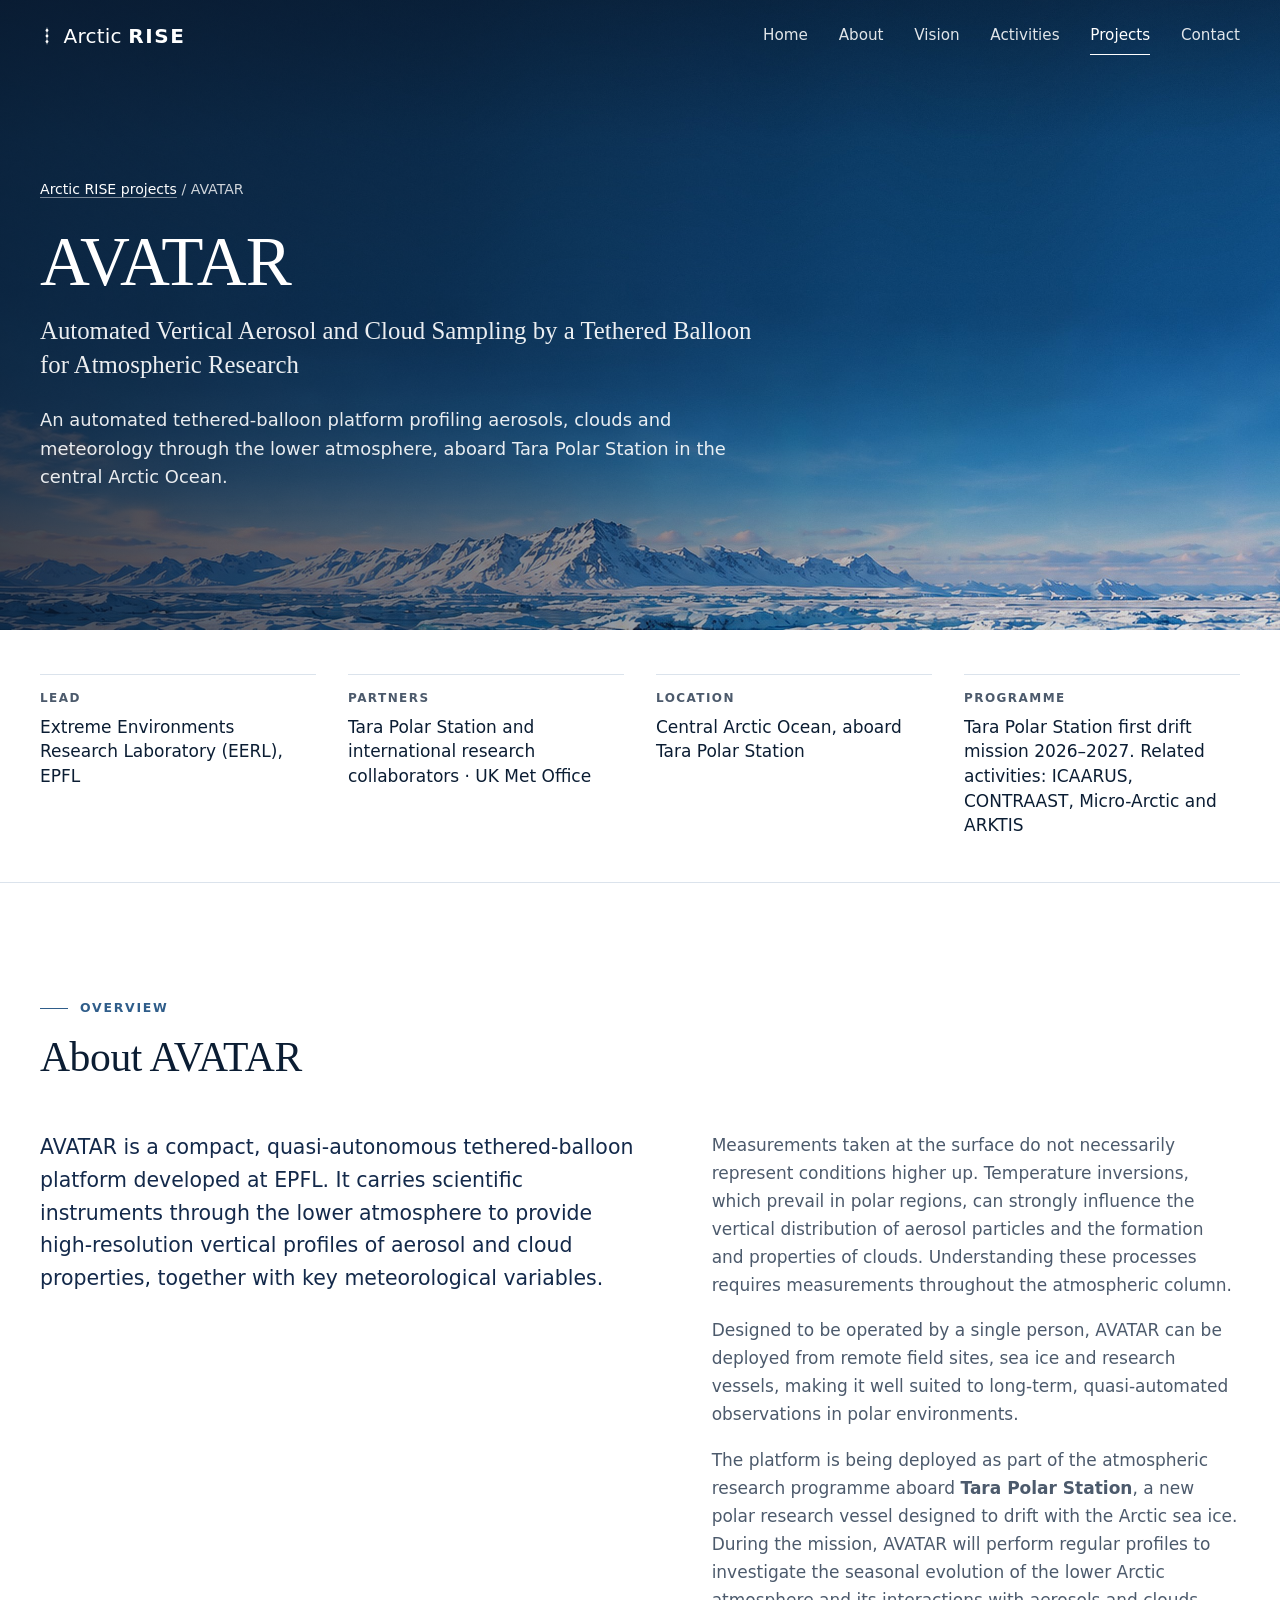
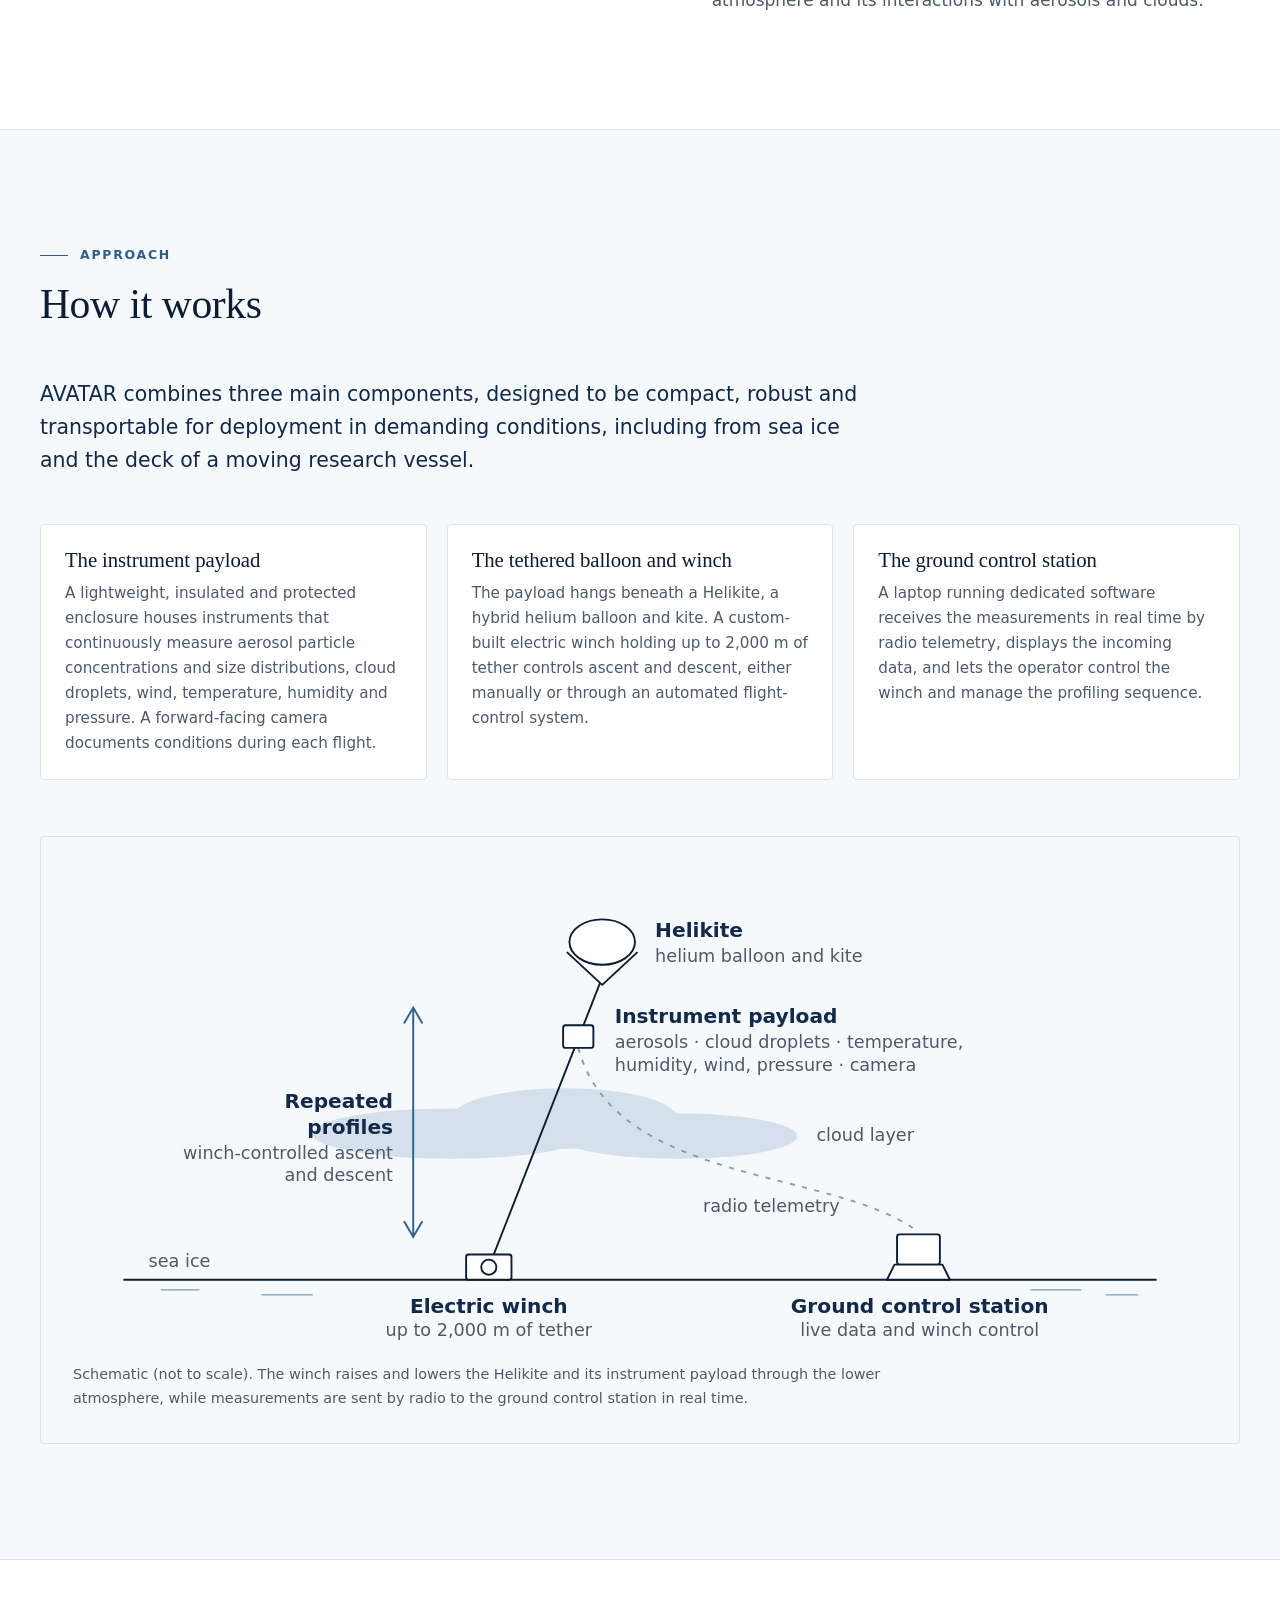
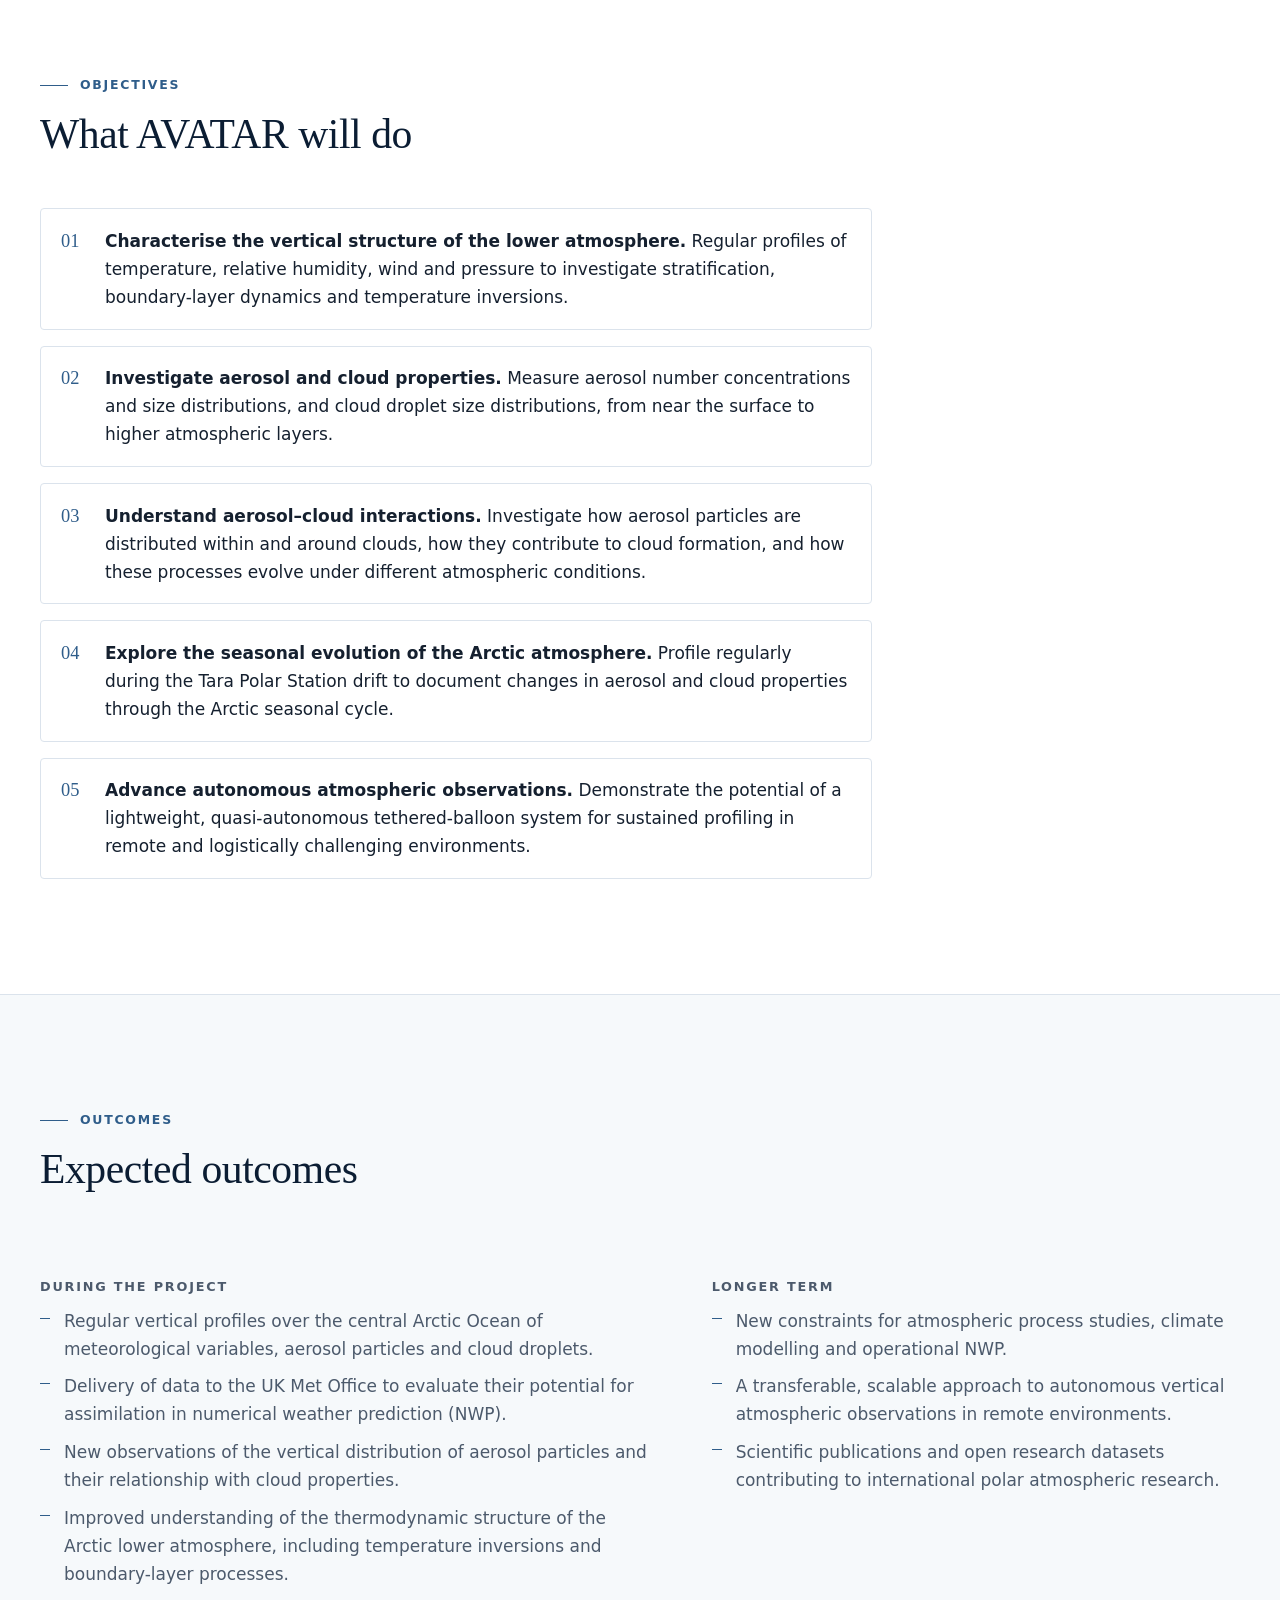
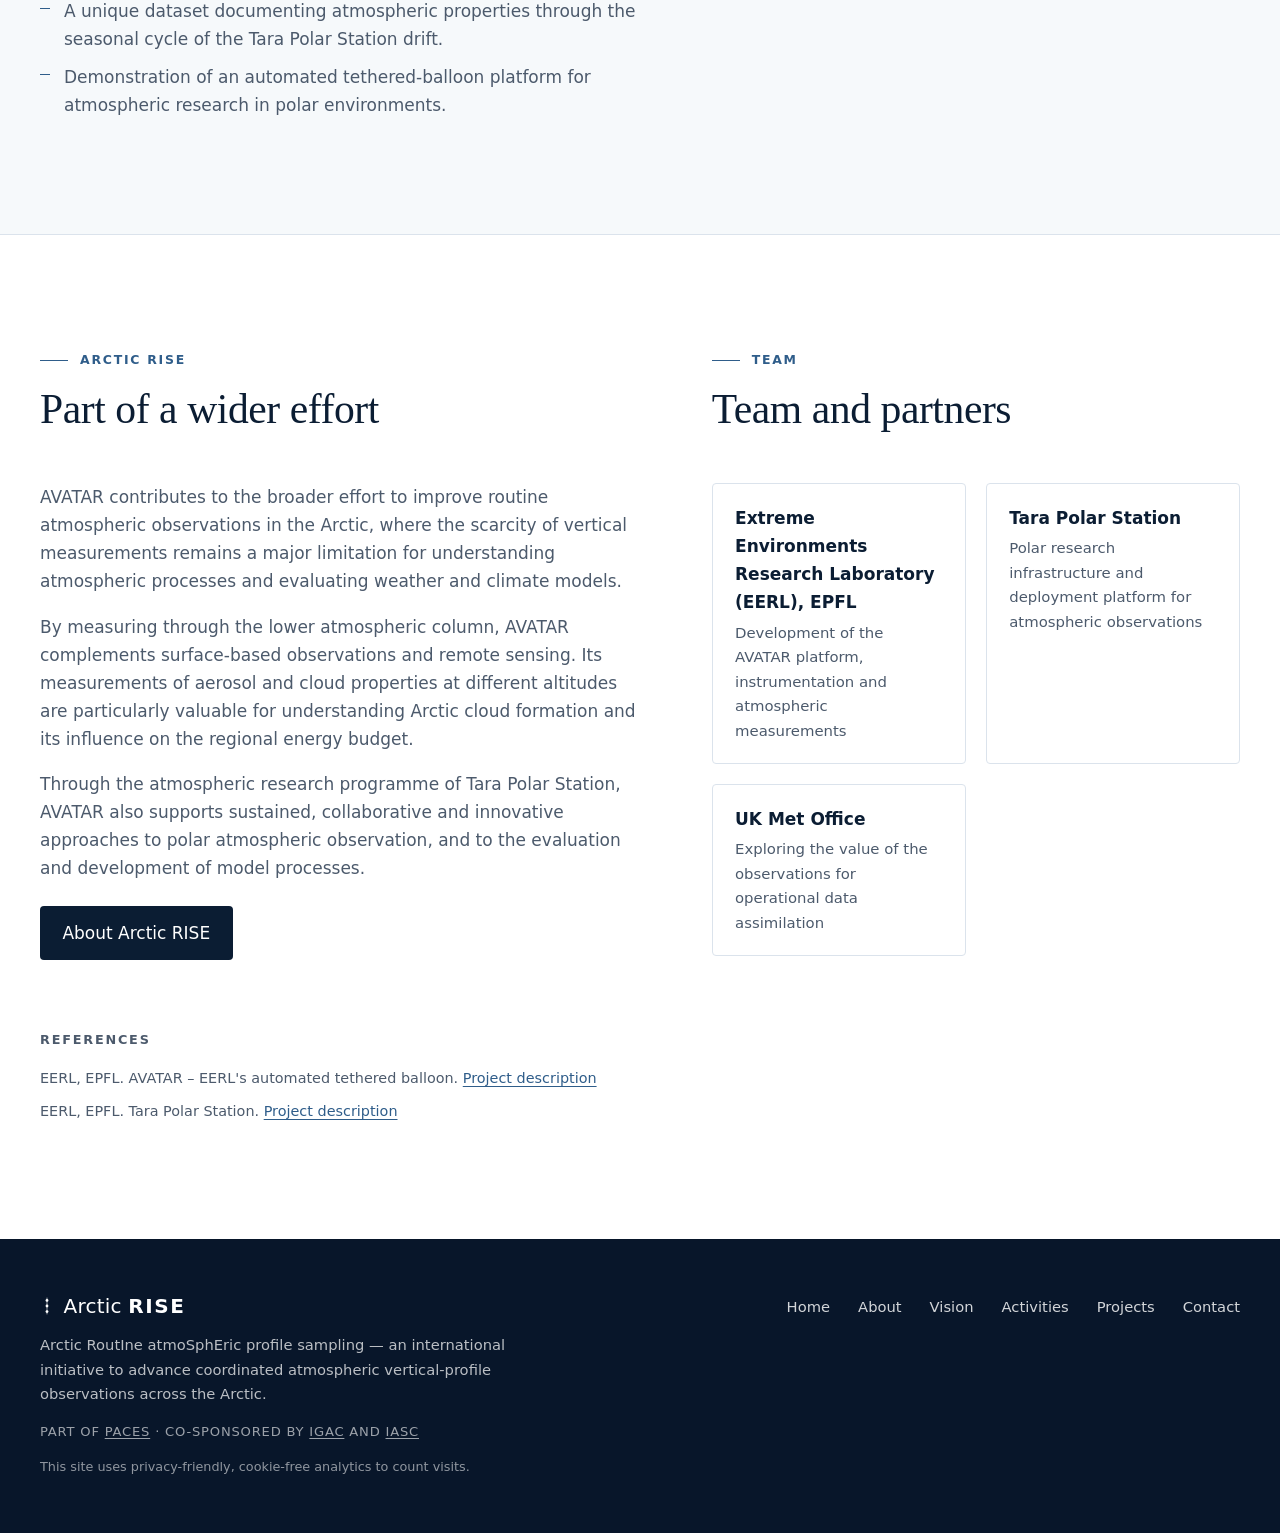
==== avatar.html @ a685bb82 "Add files via upload" ====
<!DOCTYPE html>
<html lang="en">
<head>
  <meta charset="utf-8">
  <meta name="viewport" content="width=device-width, initial-scale=1">
  <title>AVATAR — Arctic RISE</title>
  <meta name="description" content="AVATAR (Automated Vertical Aerosol and Cloud Sampling by a Tethered Balloon for Atmospheric Research) is an automated tethered-balloon platform from EPFL, profiling aerosols, clouds and meteorology over the central Arctic Ocean aboard Tara Polar Station. An Arctic RISE project.">
  <meta name="theme-color" content="#0b1d33">
  <link rel="icon" href="assets/favicon.svg" type="image/svg+xml">
  <link rel="stylesheet" href="css/styles.css?v=3">
</head>
<body>

  <a class="skip-link" href="#main">Skip to main content</a>

  <!-- ============================================================
       HEADER (links point back to sections of the main page)
       ============================================================ -->
  <header class="site-header" id="site-header">
    <div class="container site-header__inner">
      <a class="wordmark" href="index.html" aria-label="Arctic RISE — home">
        <svg class="wordmark__mark" viewBox="0 0 20 28" aria-hidden="true" focusable="false">
          <line x1="10" y1="2" x2="10" y2="26"/>
          <circle cx="10" cy="6" r="2"/>
          <circle cx="10" cy="14" r="2"/>
          <circle cx="10" cy="22" r="2"/>
        </svg>
        <span class="wordmark__text">Arctic <strong>RISE</strong></span>
      </a>

      <button class="nav-toggle" type="button" aria-expanded="false" aria-controls="site-nav">
        <span class="nav-toggle__bars" aria-hidden="true"></span>
        <span class="visually-hidden">Menu</span>
      </button>

      <nav class="site-nav" id="site-nav" aria-label="Main">
        <ul>
          <li><a href="index.html">Home</a></li>
          <li><a href="index.html#about">About</a></li>
          <li><a href="index.html#vision">Vision</a></li>
          <li><a href="index.html#activities">Activities</a></li>
          <li><a href="index.html#projects" aria-current="true">Projects</a></li>
          <li><a href="index.html#contact">Contact</a></li>
        </ul>
      </nav>
    </div>
  </header>

  <main id="main">

    <!-- ============================================================
         HERO
         ============================================================ -->
    <section class="hero hero--page" id="top" aria-labelledby="page-title">
      <div class="hero__media" role="img" aria-label="Arctic landscape with snow-covered ground and mountains under a wide sky"></div>
      <div class="hero__overlay" aria-hidden="true"></div>

      <div class="container hero__content">
        <p class="breadcrumb"><a href="index.html#projects">Arctic RISE projects</a> <span aria-hidden="true">/</span> AVATAR</p>
        <h1 class="hero__title" id="page-title">AVATAR</h1>
        <p class="hero__subtitle">Automated Vertical Aerosol and Cloud Sampling by a Tethered Balloon for Atmospheric Research</p>
        <p class="hero__lead">An automated tethered-balloon platform profiling aerosols, clouds and meteorology through the lower atmosphere, aboard Tara Polar Station in the central Arctic Ocean.</p>
      </div>
    </section>


    <!-- ============================================================
         KEY FACTS
         ============================================================ -->
    <section class="facts-band" aria-label="Project at a glance">
      <div class="container">
        <dl class="facts">
          <div><dt>Lead</dt><dd>Extreme Environments Research Laboratory (EERL), EPFL</dd></div>
          <div><dt>Partners</dt><dd>Tara Polar Station and international research collaborators · UK Met Office</dd></div>
          <div><dt>Location</dt><dd>Central Arctic Ocean, aboard Tara Polar Station</dd></div>
          <div><dt>Programme</dt><dd>Tara Polar Station first drift mission 2026–2027. Related activities: ICAARUS, CONTRAAST, Micro-Arctic and ARKTIS</dd></div>
        </dl>
      </div>
    </section>


    <!-- ============================================================
         OVERVIEW
         ============================================================ -->
    <section class="section" id="overview" aria-labelledby="overview-title">
      <div class="container">
        <header class="section-head">
          <p class="eyebrow">Overview</p>
          <h2 id="overview-title">About AVATAR</h2>
        </header>

        <div class="split">
          <p class="lead">AVATAR is a compact, quasi-autonomous tethered-balloon platform developed at EPFL. It carries scientific instruments through the lower atmosphere to provide high-resolution vertical profiles of aerosol and cloud properties, together with key meteorological variables.</p>
          <div class="prose">
            <p>Measurements taken at the surface do not necessarily represent conditions higher up. Temperature inversions, which prevail in polar regions, can strongly influence the vertical distribution of aerosol particles and the formation and properties of clouds. Understanding these processes requires measurements throughout the atmospheric column.</p>
            <p>Designed to be operated by a single person, AVATAR can be deployed from remote field sites, sea ice and research vessels, making it well suited to long-term, quasi-automated observations in polar environments.</p>
            <p>The platform is being deployed as part of the atmospheric research programme aboard <strong>Tara Polar Station</strong>, a new polar research vessel designed to drift with the Arctic sea ice. During the mission, AVATAR will perform regular profiles to investigate the seasonal evolution of the lower Arctic atmosphere and its interactions with aerosols and clouds.</p>
          </div>
        </div>
      </div>
    </section>


    <!-- ============================================================
         HOW IT WORKS
         ============================================================ -->
    <section class="section section--tint" id="approach" aria-labelledby="approach-title">
      <div class="container">
        <header class="section-head">
          <p class="eyebrow">Approach</p>
          <h2 id="approach-title">How it works</h2>
        </header>

        <p class="lead" style="max-width: 52rem">AVATAR combines three main components, designed to be compact, robust and transportable for deployment in demanding conditions, including from sea ice and the deck of a moving research vessel.</p>

        <ul class="components">
          <li>
            <h3>The instrument payload</h3>
            <p>A lightweight, insulated and protected enclosure houses instruments that continuously measure aerosol particle concentrations and size distributions, cloud droplets, wind, temperature, humidity and pressure. A forward-facing camera documents conditions during each flight.</p>
          </li>
          <li>
            <h3>The tethered balloon and winch</h3>
            <p>The payload hangs beneath a Helikite, a hybrid helium balloon and kite. A custom-built electric winch holding up to 2,000 m of tether controls ascent and descent, either manually or through an automated flight-control system.</p>
          </li>
          <li>
            <h3>The ground control station</h3>
            <p>A laptop running dedicated software receives the measurements in real time by radio telemetry, displays the incoming data, and lets the operator control the winch and manage the profiling sequence.</p>
          </li>
        </ul>

        <!-- Concept diagram (inline SVG – text is real text, editable here) -->
        <figure class="figure">
          <svg viewBox="0 0 900 380" role="img" aria-labelledby="fig-title fig-desc">
            <title id="fig-title">How AVATAR profiles the lower atmosphere</title>
            <desc id="fig-desc">A Helikite lifts an instrument payload on a tether from an electric winch on the sea ice. The winch raises and lowers the payload through the lower atmosphere and cloud layers, while the payload sends its measurements by radio to a ground control station.</desc>
            <!-- cloud layer -->
            <g fill="#c9d8e8" opacity="0.75">
              <ellipse cx="300" cy="210" rx="110" ry="20"/>
              <ellipse cx="390" cy="198" rx="90" ry="24"/>
              <ellipse cx="480" cy="212" rx="95" ry="18"/>
            </g>
            <text class="fig-text fig-text--muted" x="590" y="216" font-size="14">cloud layer</text>
            <!-- radio telemetry -->
            <path d="M401 142 C430 250, 600 238, 668 286" fill="none" stroke="#7c9fc2" stroke-width="1.5" stroke-dasharray="4 6"/>
            <text class="fig-text fig-text--muted" x="500" y="272" font-size="14">radio telemetry</text>
            <!-- tether -->
            <line x1="330" y1="316" x2="420" y2="86" stroke="#0b1d33" stroke-width="1.5"/>
            <!-- helikite -->
            <g fill="#ffffff" stroke="#0b1d33" stroke-width="1.5" stroke-linejoin="round">
              <path d="M392 66 L420 92 L448 66"/>
              <ellipse cx="420" cy="58" rx="26" ry="18"/>
            </g>
            <text class="fig-text" x="462" y="54" font-size="16" font-weight="600">Helikite</text>
            <text class="fig-text fig-text--muted" x="462" y="74" font-size="14">helium balloon and kite</text>
            <!-- payload -->
            <rect x="389" y="124" width="24" height="18" rx="2" fill="#ffffff" stroke="#0b1d33" stroke-width="1.5"/>
            <text class="fig-text" x="430" y="122" font-size="16" font-weight="600">Instrument payload</text>
            <text class="fig-text fig-text--muted" x="430" y="142" font-size="14">aerosols · cloud droplets · temperature,</text>
            <text class="fig-text fig-text--muted" x="430" y="160" font-size="14">humidity, wind, pressure · camera</text>
            <!-- ascent / descent arrow -->
            <g stroke="#2f5d8a" stroke-width="1.5" fill="none" stroke-linecap="round">
              <line x1="270" y1="112" x2="270" y2="290"/>
              <path d="M263 122 L270 110 L277 122"/>
              <path d="M263 280 L270 292 L277 280"/>
            </g>
            <text class="fig-text" x="254" y="190" font-size="16" font-weight="600" text-anchor="end">Repeated</text>
            <text class="fig-text" x="254" y="210" font-size="16" font-weight="600" text-anchor="end">profiles</text>
            <text class="fig-text fig-text--muted" x="254" y="230" font-size="14" text-anchor="end">winch-controlled ascent</text>
            <text class="fig-text fig-text--muted" x="254" y="248" font-size="14" text-anchor="end">and descent</text>
            <!-- sea ice -->
            <line x1="40" y1="326" x2="860" y2="326" stroke="#0b1d33" stroke-width="1.5"/>
            <g stroke="#7c9fc2" stroke-width="1" stroke-linecap="round">
              <line x1="70" y1="334" x2="100" y2="334"/><line x1="150" y1="338" x2="190" y2="338"/>
              <line x1="760" y1="334" x2="800" y2="334"/><line x1="820" y1="338" x2="845" y2="338"/>
            </g>
            <text class="fig-text fig-text--muted" x="60" y="316" font-size="14">sea ice</text>
            <!-- winch -->
            <g fill="#ffffff" stroke="#0b1d33" stroke-width="1.5">
              <rect x="312" y="306" width="36" height="20" rx="2"/>
              <circle cx="330" cy="316" r="6"/>
            </g>
            <text class="fig-text" x="330" y="352" font-size="16" font-weight="600" text-anchor="middle">Electric winch</text>
            <text class="fig-text fig-text--muted" x="330" y="371" font-size="14" text-anchor="middle">up to 2,000 m of tether</text>
            <!-- ground control station (laptop) -->
            <g fill="#ffffff" stroke="#0b1d33" stroke-width="1.5" stroke-linejoin="round">
              <rect x="654" y="290" width="34" height="24" rx="2"/>
              <path d="M646 326 L652 314 L690 314 L696 326 Z"/>
            </g>
            <text class="fig-text" x="672" y="352" font-size="16" font-weight="600" text-anchor="middle">Ground control station</text>
            <text class="fig-text fig-text--muted" x="672" y="371" font-size="14" text-anchor="middle">live data and winch control</text>
          </svg>
          <figcaption>Schematic (not to scale). The winch raises and lowers the Helikite and its instrument payload through the lower atmosphere, while measurements are sent by radio to the ground control station in real time.</figcaption>
        </figure>
      </div>
    </section>


    <!-- ============================================================
         OBJECTIVES
         ============================================================ -->
    <section class="section" id="objectives" aria-labelledby="objectives-title">
      <div class="container">
        <header class="section-head">
          <p class="eyebrow">Objectives</p>
          <h2 id="objectives-title">What AVATAR will do</h2>
        </header>
        <ol class="objectives">
          <li><strong>Characterise the vertical structure of the lower atmosphere.</strong> Regular profiles of temperature, relative humidity, wind and pressure to investigate stratification, boundary-layer dynamics and temperature inversions.</li>
          <li><strong>Investigate aerosol and cloud properties.</strong> Measure aerosol number concentrations and size distributions, and cloud droplet size distributions, from near the surface to higher atmospheric layers.</li>
          <li><strong>Understand aerosol–cloud interactions.</strong> Investigate how aerosol particles are distributed within and around clouds, how they contribute to cloud formation, and how these processes evolve under different atmospheric conditions.</li>
          <li><strong>Explore the seasonal evolution of the Arctic atmosphere.</strong> Profile regularly during the Tara Polar Station drift to document changes in aerosol and cloud properties through the Arctic seasonal cycle.</li>
          <li><strong>Advance autonomous atmospheric observations.</strong> Demonstrate the potential of a lightweight, quasi-autonomous tethered-balloon system for sustained profiling in remote and logistically challenging environments.</li>
        </ol>
      </div>
    </section>


    <!-- ============================================================
         OUTCOMES
         ============================================================ -->
    <section class="section section--tint" id="outcomes" aria-labelledby="outcomes-title">
      <div class="container">
        <header class="section-head">
          <p class="eyebrow">Outcomes</p>
          <h2 id="outcomes-title">Expected outcomes</h2>
        </header>
        <div class="split">
          <div>
            <h3 class="subhead subhead--tight">During the project</h3>
            <ul class="ticks">
              <li>Regular vertical profiles over the central Arctic Ocean of meteorological variables, aerosol particles and cloud droplets.</li>
              <li>Delivery of data to the UK Met Office to evaluate their potential for assimilation in numerical weather prediction (NWP).</li>
              <li>New observations of the vertical distribution of aerosol particles and their relationship with cloud properties.</li>
              <li>Improved understanding of the thermodynamic structure of the Arctic lower atmosphere, including temperature inversions and boundary-layer processes.</li>
              <li>A unique dataset documenting atmospheric properties through the seasonal cycle of the Tara Polar Station drift.</li>
              <li>Demonstration of an automated tethered-balloon platform for atmospheric research in polar environments.</li>
            </ul>
          </div>
          <div>
            <h3 class="subhead subhead--tight">Longer term</h3>
            <ul class="ticks">
              <li>New constraints for atmospheric process studies, climate modelling and operational NWP.</li>
              <li>A transferable, scalable approach to autonomous vertical atmospheric observations in remote environments.</li>
              <li>Scientific publications and open research datasets contributing to international polar atmospheric research.</li>
            </ul>
          </div>
        </div>
      </div>
    </section>


    <!-- ============================================================
         ARCTIC RISE LINK + PEOPLE
         ============================================================ -->
    <section class="section" id="team" aria-labelledby="team-title">
      <div class="container">
        <div class="split">
          <div>
            <header class="section-head">
              <p class="eyebrow">Arctic RISE</p>
              <h2>Part of a wider effort</h2>
            </header>
            <div class="prose">
              <p>AVATAR contributes to the broader effort to improve routine atmospheric observations in the Arctic, where the scarcity of vertical measurements remains a major limitation for understanding atmospheric processes and evaluating weather and climate models.</p>
              <p>By measuring through the lower atmospheric column, AVATAR complements surface-based observations and remote sensing. Its measurements of aerosol and cloud properties at different altitudes are particularly valuable for understanding Arctic cloud formation and its influence on the regional energy budget.</p>
              <p>Through the atmospheric research programme of Tara Polar Station, AVATAR also supports sustained, collaborative and innovative approaches to polar atmospheric observation, and to the evaluation and development of model processes.</p>
            </div>
            <p style="margin-top: 1.5rem"><a class="button" href="index.html">About Arctic RISE</a></p>
          </div>
          <div>
            <header class="section-head">
              <p class="eyebrow">Team</p>
              <h2 id="team-title">Team and partners</h2>
            </header>
            <ul class="people">
              <li><strong>Extreme Environments Research Laboratory (EERL), EPFL</strong><span>Development of the AVATAR platform, instrumentation and atmospheric measurements</span></li>
              <li><strong>Tara Polar Station</strong><span>Polar research infrastructure and deployment platform for atmospheric observations</span></li>
              <li><strong>UK Met Office</strong><span>Exploring the value of the observations for operational data assimilation</span></li>
            </ul>
          </div>
        </div>

        <h3 class="subhead">References</h3>
        <ol class="refs">
          <li>EERL, EPFL. AVATAR – EERL's automated tethered balloon. <a href="https://www.epfl.ch/labs/eerl/eerl-home-page/research/avatar-eerls-automated-tethered-balloon/">Project description</a></li>
          <li>EERL, EPFL. Tara Polar Station. <a href="https://www.epfl.ch/labs/eerl/eerl-home-page/research/tara-polar-station/">Project description</a></li>
        </ol>
      </div>
    </section>

  </main>


  <!-- ============================================================
       FOOTER
       ============================================================ -->
  <footer class="site-footer">
    <div class="container site-footer__inner">
      <div class="site-footer__about">
        <p class="wordmark wordmark--footer">
          <svg class="wordmark__mark" viewBox="0 0 20 28" aria-hidden="true" focusable="false">
            <line x1="10" y1="2" x2="10" y2="26"/>
            <circle cx="10" cy="6" r="2"/>
            <circle cx="10" cy="14" r="2"/>
            <circle cx="10" cy="22" r="2"/>
          </svg>
          <span class="wordmark__text">Arctic <strong>RISE</strong></span>
        </p>
        <p>Arctic RoutIne atmoSphEric profile sampling — an international initiative to advance coordinated atmospheric vertical-profile observations across the Arctic.</p>
        <p class="site-footer__affil">Part of <a href="https://igacproject.org/activities/PACES">PACES</a> · co-sponsored by <a href="https://igacproject.org">IGAC</a> and <a href="https://iasc.info">IASC</a></p>
        <p class="site-footer__note">This site uses privacy-friendly, cookie-free analytics to count visits.</p>
      </div>
      <nav aria-label="Footer">
        <ul class="site-footer__nav">
          <li><a href="index.html">Home</a></li>
          <li><a href="index.html#about">About</a></li>
          <li><a href="index.html#vision">Vision</a></li>
          <li><a href="index.html#activities">Activities</a></li>
          <li><a href="index.html#projects">Projects</a></li>
          <li><a href="index.html#contact">Contact</a></li>
        </ul>
      </nav>
    </div>
  </footer>

  <script src="js/main.js?v=3" defer></script>
</body>
</html>
---- css/styles.css ----
/* ==========================================================================
   Arctic RISE — stylesheet
   --------------------------------------------------------------------------
   1. Settings (colours, fonts, hero image)   ← most edits happen here
   2. Base
   3. Layout helpers
   4. Header & navigation
   5. Hero
   6. Hero illustration (platforms, paths, labels)
   7. Content sections
   8. Footer
   9. Responsive adjustments
   10. Reduced motion
   ========================================================================== */


/* 1. SETTINGS ============================================================== */
:root {
  /* Hero background photograph — replace the file or change this path */
  --hero-image: url("../assets/hero-landscape.jpg");
  --hero-position: center bottom;

  /* Colours */
  --navy-950: #08162a;
  --navy-900: #0b1d33;
  --navy-800: #13294a;
  --blue-700: #234d78;
  --blue-600: #2f5d8a;
  --blue-400: #7c9fc2;
  --blue-200: #c9d8e8;
  --ice-100:  #eef3f8;
  --ice-50:   #f6f9fb;
  --white:    #ffffff;
  --ink:      #15202f;
  --muted:    #4c5a6c;
  --line:     #dbe3ec;

  /* Illustration colours */
  --obs-icon:   #ffffff;
  --obs-insitu: #e4eef7;
  --obs-beam:   #bfe0f2;

  /* Typography */
  --font-sans: "Inter", "Segoe UI", system-ui, -apple-system, "Helvetica Neue", Arial, sans-serif;
  --font-serif: "Iowan Old Style", "Charter", "Georgia", "Times New Roman", serif;

  /* Spacing & sizing */
  --container: 1200px;
  --gutter: clamp(1.25rem, 4vw, 2.5rem);
  --section-space: clamp(4.5rem, 9vw, 7.5rem);
  --header-h: 72px;
  --radius: 4px;
}


/* 2. BASE ================================================================== */
*, *::before, *::after { box-sizing: border-box; }

html {
  -webkit-text-size-adjust: 100%;
  text-size-adjust: 100%;
}

body {
  margin: 0;
  font-family: var(--font-sans);
  font-size: 1.0625rem;
  line-height: 1.65;
  color: var(--ink);
  background: var(--white);
  -webkit-font-smoothing: antialiased;
}

h1, h2, h3, h4 {
  margin: 0;
  line-height: 1.2;
  color: var(--navy-900);
}

h2 {
  font-family: var(--font-serif);
  font-weight: 400;
  font-size: clamp(1.9rem, 3.4vw, 2.6rem);
  letter-spacing: -0.01em;
}

h3 {
  font-size: 1.0625rem;
  font-weight: 600;
  letter-spacing: -0.005em;
}

h4 {
  font-size: 1rem;
  font-weight: 600;
}

p { margin: 0 0 1em; }
p:last-child { margin-bottom: 0; }

a { color: var(--blue-600); text-underline-offset: 0.18em; }
a:hover { color: var(--navy-900); }

ul, ol { margin: 0; padding: 0; list-style: none; }

:focus-visible {
  outline: 2px solid var(--blue-600);
  outline-offset: 3px;
  border-radius: 2px;
}

[id] { scroll-margin-top: calc(var(--header-h) + 8px); }

.visually-hidden {
  position: absolute !important;
  width: 1px; height: 1px;
  padding: 0; margin: -1px;
  overflow: hidden; clip: rect(0 0 0 0);
  white-space: nowrap; border: 0;
}

.skip-link {
  position: absolute;
  left: 1rem; top: -100px;
  z-index: 100;
  padding: 0.6rem 1rem;
  background: var(--white);
  color: var(--navy-900);
  font-weight: 600;
  border-radius: var(--radius);
}
.skip-link:focus { top: 1rem; }


/* 3. LAYOUT HELPERS ======================================================== */
.container {
  width: 100%;
  max-width: calc(var(--container) + 2 * var(--gutter));
  margin: 0 auto;
  padding: 0 var(--gutter);
}

.section { padding: var(--section-space) 0; }
.section--tint { background: var(--ice-50); border-top: 1px solid var(--line); border-bottom: 1px solid var(--line); }

.section-head { margin-bottom: clamp(2rem, 4vw, 3rem); max-width: 46rem; }
.section-head--wide { max-width: 56rem; }

.eyebrow {
  display: flex;
  align-items: center;
  gap: 0.75rem;
  margin: 0 0 0.9rem;
  font-size: 0.78rem;
  font-weight: 600;
  letter-spacing: 0.14em;
  text-transform: uppercase;
  color: var(--blue-600);
}
.eyebrow::before {
  content: "";
  width: 1.75rem;
  height: 1px;
  background: currentColor;
}

.lead {
  font-size: clamp(1.15rem, 1.6vw, 1.3rem);
  line-height: 1.6;
  color: var(--navy-800);
}

.split {
  display: grid;
  grid-template-columns: minmax(0, 1.15fr) minmax(0, 1fr);
  gap: clamp(2rem, 5vw, 5rem);
  align-items: start;
}

.prose { color: var(--muted); }
.prose em { font-style: normal; font-weight: 500; color: var(--ink); }

.small-heading {
  font-size: 0.85rem;
  font-weight: 600;
  color: var(--muted);
  margin-bottom: 0.75rem;
}


/* 4. HEADER & NAVIGATION =================================================== */
.site-header {
  position: fixed;
  inset: 0 0 auto 0;
  z-index: 50;
  height: var(--header-h);
  color: var(--white);
  transition: background-color 0.25s ease, box-shadow 0.25s ease, color 0.25s ease;
}

/* Solid header once the page has scrolled (class added by js/main.js) */
.site-header.is-scrolled,
.site-header.menu-open {
  background: rgba(255, 255, 255, 0.97);
  color: var(--navy-900);
  box-shadow: 0 1px 0 var(--line);
}

.site-header__inner {
  height: 100%;
  display: flex;
  align-items: center;
  justify-content: space-between;
  gap: 1rem;
}

.wordmark {
  display: inline-flex;
  align-items: center;
  gap: 0.6rem;
  color: inherit;
  text-decoration: none;
  font-size: 1.25rem;
  letter-spacing: 0.01em;
  line-height: 1;
}
.wordmark:hover { color: inherit; }
.wordmark__text { font-weight: 400; }
.wordmark__text strong { font-weight: 700; letter-spacing: 0.08em; }
.wordmark__mark { width: 14px; height: 22px; flex: none; }
.wordmark__mark line { stroke: currentColor; stroke-width: 1.4; opacity: 0.6; }
.wordmark__mark circle { fill: currentColor; }

.site-nav ul { display: flex; gap: clamp(1rem, 2.4vw, 2.25rem); }

.site-nav a {
  position: relative;
  display: inline-block;
  padding: 0.4rem 0;
  color: inherit;
  text-decoration: none;
  font-size: 0.95rem;
  font-weight: 500;
  opacity: 0.88;
}
.site-nav a:hover { opacity: 1; color: inherit; }
.site-nav a::after {
  content: "";
  position: absolute;
  left: 0; right: 0; bottom: 0;
  height: 1px;
  background: currentColor;
  transform: scaleX(0);
  transform-origin: left;
  transition: transform 0.2s ease;
}
.site-nav a:hover::after,
.site-nav a[aria-current="true"]::after { transform: scaleX(1); }
.site-nav a[aria-current="true"] { opacity: 1; }

.nav-toggle {
  display: none;
  width: 44px; height: 44px;
  margin-right: -10px;
  padding: 0;
  background: none;
  border: 0;
  color: inherit;
  cursor: pointer;
}
.nav-toggle__bars,
.nav-toggle__bars::before,
.nav-toggle__bars::after {
  display: block;
  width: 22px; height: 1.5px;
  margin: 0 auto;
  background: currentColor;
  transition: transform 0.2s ease, opacity 0.2s ease;
}
.nav-toggle__bars { position: relative; }
.nav-toggle__bars::before,
.nav-toggle__bars::after { content: ""; position: absolute; left: 0; }
.nav-toggle__bars::before { top: -7px; }
.nav-toggle__bars::after { top: 7px; }
.nav-toggle[aria-expanded="true"] .nav-toggle__bars { background: transparent; }
.nav-toggle[aria-expanded="true"] .nav-toggle__bars::before { transform: translateY(7px) rotate(45deg); }
.nav-toggle[aria-expanded="true"] .nav-toggle__bars::after { transform: translateY(-7px) rotate(-45deg); }


/* 5. HERO ================================================================== */
.hero {
  --hero-h: max(640px, min(92svh, 920px));
  position: relative;
  min-height: var(--hero-h);
  display: flex;
  align-items: center;
  overflow: hidden;
  color: var(--white);
  background: var(--navy-900);
  isolation: isolate;
}

.hero__media {
  position: absolute;
  inset: 0;
  z-index: -2;
  background-color: var(--navy-800);
  background-image: var(--hero-image);
  background-size: cover;
  background-position: var(--hero-position);
}

/* Dark translucent overlay for legible text: darker behind the text column
   and under the header, lighter over the landscape. */
.hero__overlay {
  position: absolute;
  inset: 0;
  z-index: -1;
  background:
    linear-gradient(90deg, rgba(8, 22, 42, 0.78) 0%, rgba(8, 22, 42, 0.5) 40%, rgba(8, 22, 42, 0.18) 75%, rgba(8, 22, 42, 0.12) 100%),
    linear-gradient(180deg, rgba(8, 22, 42, 0.45) 0%, rgba(8, 22, 42, 0) 22%);
}

.hero__content {
  position: relative;
  z-index: 2;
  padding-top: calc(var(--header-h) + 2rem);
  padding-bottom: 4rem;
}
.hero__content > * { max-width: min(35rem, 44vw); }

.hero__affil {
  margin: -0.75rem 0 1.75rem;
  font-size: 0.85rem;
  color: rgba(255, 255, 255, 0.75);
}
.hero__affil a { color: var(--white); text-decoration-color: rgba(255, 255, 255, 0.45); }
.hero__affil a:hover { color: var(--white); text-decoration-color: var(--white); }

.hero__eyebrow {
  margin-bottom: 1.25rem;
  font-size: 0.8rem;
  font-weight: 500;
  letter-spacing: 0.08em;
  color: var(--blue-200);
}

.hero__title {
  font-family: var(--font-serif);
  font-weight: 400;
  font-size: clamp(2.3rem, 4.6vw, 3.75rem);
  line-height: 1.08;
  letter-spacing: -0.015em;
  color: var(--white);
  text-wrap: balance;
}

.hero__lead {
  margin: 1.5rem 0 2rem;
  font-size: clamp(1.05rem, 1.4vw, 1.2rem);
  line-height: 1.6;
  color: rgba(255, 255, 255, 0.9);
}

.hero__cta {
  display: inline-flex;
  align-items: center;
  gap: 0.6rem;
  padding: 0.75rem 1.25rem;
  border: 1px solid rgba(255, 255, 255, 0.55);
  border-radius: var(--radius);
  color: var(--white);
  font-weight: 500;
  font-size: 0.98rem;
  text-decoration: none;
  transition: background-color 0.2s ease, border-color 0.2s ease;
}
.hero__cta:hover { color: var(--white); background: rgba(255, 255, 255, 0.12); border-color: var(--white); }
.hero__cta:focus-visible { outline-color: var(--white); }
.hero__cta span { transition: transform 0.2s ease; }
.hero__cta:hover span { transform: translateX(3px); }

.hero__legend {
  display: flex;
  flex-wrap: wrap;
  gap: 0.5rem 1.5rem;
  margin-top: 2.75rem;
  font-size: 0.8rem;
  color: rgba(255, 255, 255, 0.82);
}
.hero__legend li { display: inline-flex; align-items: center; gap: 0.5rem; }
.hero__legend svg { width: 28px; height: 8px; overflow: visible; }


/* 6. HERO ILLUSTRATION ===================================================== */
/* The box keeps the 800 × 900 proportions of the SVG viewBox, so the
   percentage label positions line up with the SVG drawing. */
.hero__illustration {
  position: absolute;
  z-index: 1;
  right: max(0px, calc((100vw - var(--container)) / 2 - 2rem));
  bottom: 0;
  width: min(58vw, calc((var(--hero-h) - var(--header-h) - 16px) * 0.889));
  aspect-ratio: 8 / 9;
  margin: 0;
  pointer-events: none;
}

.obs-svg {
  display: block;
  width: 100%;
  height: 100%;
  overflow: visible;
}

.obs-svg .icon,
.obs-svg .icon * {
  fill: none;
  stroke: var(--obs-icon);
  stroke-width: 1.5;
  stroke-linecap: round;
  stroke-linejoin: round;
}
.obs-svg .icon .panel { fill: rgba(255, 255, 255, 0.14); }
.obs-svg .icon--fill { fill: var(--obs-icon); stroke: none; }
.obs-svg .icon ellipse { fill: rgba(255, 255, 255, 0.16); }

/* In-situ sampling paths: solid */
.path-insitu {
  fill: none;
  stroke: var(--obs-insitu);
  stroke-width: 1.6;
  stroke-linecap: round;
  stroke-linejoin: round;
  opacity: 0.85;
}
.path-insitu--tether { stroke-width: 1.2; }

/* Sampling markers */
.marker { fill: var(--obs-insitu); stroke: rgba(8, 22, 42, 0.35); stroke-width: 1; }

/* Remote-sensing beams: dashed (colour comes from the fade gradients in the SVG) */
.beam {
  fill: none;
  stroke-width: 1.5;
  stroke-dasharray: 5 6;
  stroke-linecap: round;
}
.beam--legend { stroke: var(--obs-beam); }

/* Labels */
.platform-labels { position: absolute; inset: 0; }

.platform-label {
  position: absolute;
  left: var(--x);
  top: var(--y);
  padding: 0.28em 0.6em;
  font-size: 0.75rem;
  font-weight: 500;
  line-height: 1.3;
  letter-spacing: 0.02em;
  white-space: nowrap;
  color: var(--white);
  background: rgba(8, 22, 42, 0.62);
  border: 1px solid rgba(255, 255, 255, 0.18);
  border-radius: 3px;
}
.platform-label[data-align="left"]  { transform: translate(-100%, -50%); text-align: right; }
.platform-label[data-align="right"] { transform: translate(0, -50%); }
.platform-label[data-align="above"] { transform: translate(-50%, -100%); text-align: center; }
.platform-label[data-align="below"] { transform: translate(-50%, 0); text-align: center; }
.label-short { display: none; }


/* 7. CONTENT SECTIONS ====================================================== */

/* Partners strip (directly below the hero) */
.partners {
  padding: clamp(1.75rem, 3.5vw, 2.5rem) 0;
  border-bottom: 1px solid var(--line);
  background: var(--white);
}
.partners__inner {
  display: flex;
  align-items: center;
  justify-content: space-between;
  gap: 1.5rem 3rem;
}
.partners__text { max-width: 40rem; font-size: 0.95rem; color: var(--muted); }
.partners__text a { color: var(--navy-800); }
.partners__logos { display: flex; align-items: center; gap: clamp(1.5rem, 3vw, 2.5rem); flex: none; }
.partner { display: block; text-decoration: none; }
.partner img { display: block; height: 48px; width: auto; }
.partner--tall img { height: 64px; }  /* upright logos such as IASC */
/* Text stand-in until a logo image is added */
.partner--text {
  font-size: 1.15rem;
  font-weight: 700;
  letter-spacing: 0.12em;
  color: var(--navy-800);
}
.partner--text:hover { color: var(--blue-600); }

/* Research priority + key documents (end of "Why" section) */
.priority {
  display: grid;
  grid-template-columns: minmax(0, 1.2fr) minmax(0, 1fr);
  gap: clamp(1.5rem, 4vw, 4rem);
  align-items: start;
  margin-top: clamp(3rem, 6vw, 4.5rem);
  padding-top: clamp(2rem, 4vw, 2.75rem);
  border-top: 1px solid var(--line);
}
.priority .subhead--flush { margin-top: 0; }
.priority__text { color: var(--muted); }
.priority__text em { font-style: italic; color: var(--ink); }
.doc-links { display: grid; gap: 0.75rem; }
.doc-links a {
  display: block;
  position: relative;
  padding: 1rem 2.75rem 1rem 1.25rem;
  border: 1px solid var(--line);
  border-radius: var(--radius);
  background: var(--ice-50);
  text-decoration: none;
  transition: border-color 0.2s ease;
}
.doc-links a:hover { border-color: var(--blue-400); }
.doc-links a::after {
  content: "↗";
  position: absolute;
  right: 1.1rem; top: 1rem;
  color: var(--blue-600);
}
.doc-links__title { display: block; font-weight: 600; color: var(--navy-900); line-height: 1.4; font-size: 0.97rem; }
.doc-links__meta { display: block; margin-top: 0.3rem; font-size: 0.82rem; color: var(--muted); }


/* Why profiles matter */
.lead--narrow { max-width: 46rem; }

.feature-grid {
  display: grid;
  grid-template-columns: repeat(5, minmax(0, 1fr));
  gap: 2.25rem clamp(1.25rem, 2.4vw, 2.25rem);
  margin-top: clamp(3rem, 6vw, 4.5rem);
}
.feature { padding-top: 1.25rem; border-top: 1px solid var(--navy-900); }
.feature h3 { margin-bottom: 0.6rem; }
.feature p { color: var(--muted); font-size: 0.98rem; }

/* About */
.subhead {
  margin: clamp(3rem, 6vw, 4.5rem) 0 1.25rem;
  font-size: 0.8rem;
  font-weight: 600;
  letter-spacing: 0.14em;
  text-transform: uppercase;
  color: var(--muted);
}

.platform-grid {
  display: grid;
  grid-template-columns: repeat(3, minmax(0, 1fr));
  border-top: 1px solid var(--line);
  border-left: 1px solid var(--line);
  background: var(--white);
}
.platform-grid li {
  padding: 1.5rem 1.5rem 1.6rem;
  border-right: 1px solid var(--line);
  border-bottom: 1px solid var(--line);
}
.platform-grid h4 { margin-bottom: 0.4rem; }
.platform-grid p { font-size: 0.95rem; color: var(--muted); }

/* About: lead and themes on the left, text on the right (stacks in reading order on small screens) */
.split--about { grid-template-areas: "lead prose" "themes prose"; row-gap: 0; }
.split--about > .lead { grid-area: lead; }
.split--about > .prose { grid-area: prose; }
.split--about > .about-themes { grid-area: themes; }

/* Key themes & badge */
.subhead--tight { margin: 2.25rem 0 0.75rem; }
.theme-list { border-top: 1px solid var(--line); }
.theme-list li {
  padding: 0.55rem 0;
  border-bottom: 1px solid var(--line);
  color: var(--navy-800);
  font-size: 0.97rem;
}

.about-head {
  display: flex;
  align-items: flex-end;
  justify-content: space-between;
  gap: 1.5rem;
}
.badge { display: block; flex: none; margin-bottom: clamp(2rem, 4vw, 3rem); }
.badge img {
  display: block;
  width: clamp(110px, 12vw, 150px);
  height: auto;
  border-radius: 50%;
}

/* Vision (dark band) */
.section--dark { background: var(--navy-900); color: rgba(255, 255, 255, 0.86); }
.section--dark h2,
.section--dark h3 { color: var(--white); }
.section--dark .eyebrow { color: var(--blue-200); }

.statement {
  max-width: 52rem;
  font-family: var(--font-serif);
  font-size: clamp(1.35rem, 2.3vw, 1.75rem);
  line-height: 1.45;
  color: var(--white);
}

.vision-points {
  display: grid;
  grid-template-columns: repeat(5, minmax(0, 1fr));
  gap: clamp(1.5rem, 3vw, 2.75rem);
  margin-top: clamp(2.5rem, 5vw, 4rem);
}
.vision-points li { padding-top: 1.25rem; border-top: 1px solid rgba(255, 255, 255, 0.25); }
.vision-points h3 { margin-bottom: 0.5rem; }
.vision-points p { font-size: 0.95rem; color: rgba(255, 255, 255, 0.76); }

.vision-close {
  max-width: 46rem;
  margin-top: clamp(2.5rem, 5vw, 3.5rem);
  color: rgba(255, 255, 255, 0.86);
}

.ipy-callout {
  margin-top: clamp(3rem, 6vw, 4.5rem);
  padding: clamp(1.5rem, 3vw, 2.25rem);
  border: 1px solid rgba(255, 255, 255, 0.22);
  border-left: 3px solid var(--blue-400);
  border-radius: var(--radius);
  background: rgba(255, 255, 255, 0.04);
  max-width: 52rem;
}
.ipy-callout h3 { font-size: 1.15rem; margin-bottom: 0.6rem; }
.ipy-callout p { color: rgba(255, 255, 255, 0.8); }

/* Activities */
.card-grid {
  display: grid;
  grid-template-columns: repeat(5, minmax(0, 1fr));
  gap: 1.25rem;
  counter-reset: activity;
}
.card {
  position: relative;
  padding: 1.6rem 1.5rem 1.75rem;
  border: 1px solid var(--line);
  border-radius: var(--radius);
  background: var(--white);
  counter-increment: activity;
  transition: border-color 0.2s ease;
}
.card:hover { border-color: var(--blue-400); }
.card::before {
  content: counter(activity, decimal-leading-zero);
  display: block;
  margin-bottom: 1.4rem;
  font-family: var(--font-serif);
  font-size: 1.15rem;
  color: var(--blue-600);
}
.card h3 { margin-bottom: 0.55rem; }
.card p { font-size: 0.95rem; color: var(--muted); }

/* Contact */
.contact { max-width: 46rem; text-align: center; }
.contact .eyebrow { justify-content: center; }
.contact .eyebrow::after { content: ""; width: 1.75rem; height: 1px; background: currentColor; }
.contact h2 { margin-bottom: 1.25rem; }
.contact__action {
  display: flex;
  flex-wrap: wrap;
  align-items: center;
  justify-content: center;
  gap: 0.75rem 1.25rem;
  margin-top: 2rem;
}
.contact__action[hidden] { display: none; }
.contact__address { color: var(--muted); font-size: 0.95rem; }

.affiliation {
  margin: clamp(2.5rem, 5vw, 3rem) auto 0;
  padding-top: 1.75rem;
  max-width: 30rem;
  border-top: 1px solid var(--line);
  font-size: 0.92rem;
  color: var(--muted);
}

.button {
  display: inline-block;
  padding: 0.8rem 1.4rem;
  border-radius: var(--radius);
  background: var(--navy-900);
  color: var(--white);
  font-weight: 500;
  text-decoration: none;
  transition: background-color 0.2s ease;
}
.button:hover { background: var(--blue-700); color: var(--white); }

/* Projects (main page) */
.project-card {
  display: grid;
  grid-template-columns: minmax(0, 1.4fr) minmax(0, 1fr);
  gap: clamp(1.5rem, 4vw, 3.5rem);
  align-items: center;
  padding: clamp(1.5rem, 3vw, 2.25rem);
  border: 1px solid var(--line);
  border-radius: var(--radius);
  background: var(--white);
}
.project-card__tag {
  margin-bottom: 0.6rem;
  font-size: 0.78rem;
  font-weight: 600;
  letter-spacing: 0.12em;
  text-transform: uppercase;
  color: var(--blue-600);
}
.project-card h3 { font-family: var(--font-serif); font-weight: 400; font-size: 1.9rem; margin-bottom: 0.35rem; }
.project-card__full { margin-bottom: 1rem; font-weight: 500; color: var(--navy-800); }
.project-card p { color: var(--muted); }
.project-card .facts { margin: 0; }
.project-card .button { margin-top: 1.5rem; }
.project-card + .project-card { margin-top: 1.5rem; }

/* Component cards (project pages) */
.components { display: grid; grid-template-columns: repeat(auto-fit, minmax(16rem, 1fr)); gap: 1.25rem; margin-top: clamp(2rem, 4vw, 3rem); }
.components li { padding: 1.4rem 1.5rem; border: 1px solid var(--line); border-radius: var(--radius); background: var(--white); }
.components h3 { margin: 0 0 0.5rem; font-family: var(--font-serif); font-weight: 400; font-size: 1.3rem; color: var(--navy-900); }
.components p { margin: 0; font-size: 0.95rem; color: var(--muted); }

/* Project pages */
.hero--page { --hero-h: max(520px, min(70svh, 680px)); }
.hero--page .hero__content > * { max-width: min(46rem, 62vw); }
.hero--page .hero__title { font-size: clamp(2.6rem, 5.4vw, 4.4rem); }
.hero__subtitle {
  margin-top: 0.9rem;
  font-family: var(--font-serif);
  font-size: clamp(1.2rem, 2vw, 1.55rem);
  line-height: 1.35;
  color: rgba(255, 255, 255, 0.92);
}
.breadcrumb {
  margin-bottom: 1.5rem;
  font-size: 0.88rem;
  color: rgba(255, 255, 255, 0.8);
}
.breadcrumb a { color: var(--white); text-decoration-color: rgba(255, 255, 255, 0.45); }
.breadcrumb a:hover { color: var(--white); text-decoration-color: var(--white); }

/* Key facts (definition list) */
.facts {
  display: grid;
  grid-template-columns: repeat(auto-fit, minmax(12rem, 1fr));
  gap: 1.25rem 2rem;
  margin: 0;
}
.facts div { padding-top: 0.9rem; border-top: 1px solid var(--line); }
.facts dt {
  font-size: 0.75rem;
  font-weight: 600;
  letter-spacing: 0.12em;
  text-transform: uppercase;
  color: var(--muted);
}
.facts dd { margin: 0.35rem 0 0; color: var(--navy-900); font-weight: 500; line-height: 1.45; }
.facts-band { padding: clamp(2rem, 4vw, 2.75rem) 0; border-bottom: 1px solid var(--line); }

/* Concept figure */
.figure {
  margin: clamp(2.5rem, 5vw, 3.5rem) 0 0;
  padding: clamp(1rem, 3vw, 2rem);
  border: 1px solid var(--line);
  border-radius: var(--radius);
  background: var(--ice-50);
}
.figure svg { display: block; width: 100%; height: auto; }
.figure figcaption { margin-top: 1rem; font-size: 0.9rem; color: var(--muted); max-width: 52rem; }
.fig-text { font-family: var(--font-sans); fill: var(--navy-800); }
.fig-text--muted { fill: var(--muted); }

/* Numbered objectives */
.objectives { counter-reset: obj; display: grid; gap: 1rem; max-width: 52rem; }
.objectives li {
  counter-increment: obj;
  position: relative;
  padding: 1.1rem 1.25rem 1.1rem 4rem;
  border: 1px solid var(--line);
  border-radius: var(--radius);
  background: var(--white);
}
.objectives li::before {
  content: counter(obj, decimal-leading-zero);
  position: absolute;
  left: 1.25rem; top: 1.05rem;
  font-family: var(--font-serif);
  font-size: 1.15rem;
  color: var(--blue-600);
}

/* Timeline */
.timeline { border-left: 1px solid var(--blue-400); margin-left: 0.4rem; max-width: 52rem; }
.timeline li { position: relative; padding: 0 0 1.5rem 1.75rem; }
.timeline li:last-child { padding-bottom: 0; }
.timeline li::before {
  content: "";
  position: absolute;
  left: -0.4rem; top: 0.4rem;
  width: 0.8rem; height: 0.8rem;
  border-radius: 50%;
  background: var(--white);
  border: 2px solid var(--blue-600);
}
.timeline__when { display: block; font-size: 0.8rem; font-weight: 600; letter-spacing: 0.1em; text-transform: uppercase; color: var(--blue-600); }
.timeline__what { display: block; margin-top: 0.2rem; color: var(--ink); }

/* Simple bulleted list for outcomes */
.ticks { display: grid; gap: 0.6rem; }
.ticks li { position: relative; padding-left: 1.5rem; color: var(--muted); }
.ticks li::before {
  content: "";
  position: absolute;
  left: 0; top: 0.65em;
  width: 0.65rem; height: 1px;
  background: var(--blue-600);
}

/* People */
.people { display: grid; grid-template-columns: repeat(auto-fit, minmax(15rem, 1fr)); gap: 1.25rem; }
.people li { padding: 1.25rem 1.4rem; border: 1px solid var(--line); border-radius: var(--radius); background: var(--white); }
.people strong { display: block; color: var(--navy-900); }
.people span { display: block; margin-top: 0.25rem; font-size: 0.93rem; color: var(--muted); }

/* References */
.refs { display: grid; gap: 0.6rem; font-size: 0.9rem; color: var(--muted); max-width: 60rem; }
.refs a { word-break: break-word; }


/* 8. FOOTER ================================================================ */
.site-footer {
  padding: 3.5rem 0;
  background: var(--navy-950);
  color: rgba(255, 255, 255, 0.72);
  font-size: 0.92rem;
}
.site-footer__inner {
  display: flex;
  flex-wrap: wrap;
  justify-content: space-between;
  gap: 2rem 3rem;
}
.site-footer__about { max-width: 30rem; }
.site-footer__affil a { color: inherit; }
.site-footer__affil a:hover { color: var(--white); }
.site-footer__affil { margin-top: 0.75rem; font-size: 0.82rem; letter-spacing: 0.06em; text-transform: uppercase; color: rgba(255, 255, 255, 0.6); }
.wordmark--footer { margin-bottom: 1rem; color: var(--white); }
.site-footer__note { margin-top: 0.5rem; font-size: 0.8rem; color: rgba(255, 255, 255, 0.55); }
.site-footer__nav { display: flex; flex-wrap: wrap; gap: 0.5rem 1.75rem; }
.site-footer__nav a { color: rgba(255, 255, 255, 0.82); text-decoration: none; }
.site-footer__nav a:hover { color: var(--white); text-decoration: underline; }
.site-footer :focus-visible { outline-color: var(--white); }


/* 9. RESPONSIVE ============================================================ */

/* Tablet landscape and below: smaller labels, three-column grids */
@media (max-width: 1180px) {
  .platform-label { font-size: 0.7rem; }
  .feature-grid,
  .card-grid,
  .vision-points { grid-template-columns: repeat(3, minmax(0, 1fr)); }
}

/* Tablet portrait & phones: stack hero text above the illustration */
@media (max-width: 959px) {
  :root { --header-h: 64px; }

  .nav-toggle { display: block; }

  .site-nav {
    position: absolute;
    top: var(--header-h);
    left: 0; right: 0;
    background: var(--white);
    border-bottom: 1px solid var(--line);
    box-shadow: 0 12px 24px -16px rgba(8, 22, 42, 0.35);
    display: none;
  }
  .site-nav.is-open { display: block; }
  .site-nav ul {
    flex-direction: column;
    gap: 0;
    padding: 0.5rem var(--gutter) 1rem;
  }
  .site-nav a {
    display: block;
    padding: 0.85rem 0;
    border-bottom: 1px solid var(--line);
    color: var(--navy-900);
    font-size: 1rem;
  }
  .site-nav li:last-child a { border-bottom: 0; }
  .site-nav a::after { display: none; }
  .site-nav a[aria-current="true"] { color: var(--blue-600); }

  .hero {
    display: block;
    min-height: 0;
  }
  .hero__overlay {
    background:
      linear-gradient(180deg, rgba(8, 22, 42, 0.8) 0%, rgba(8, 22, 42, 0.55) 45%, rgba(8, 22, 42, 0.2) 100%);
  }
  .hero__content { padding-bottom: 0.5rem; }
  .hero__content > * { max-width: 36rem; }
  .hero__legend { margin-top: 2rem; }

  .hero__illustration {
    position: relative;
    right: auto;
    width: min(100%, 600px);
    /* pull up: the top of the drawing is open sky */
    margin: -10% auto 0;
  }

  /* Small-screen label overrides */
  .platform-label {
    left: var(--mx, var(--x));
    top: var(--my, var(--y));
  }
  .platform-label[data-m-align="left"]  { transform: translate(-100%, -50%); text-align: right; }
  .platform-label[data-m-align="right"] { transform: translate(0, -50%); text-align: left; }
  .platform-label[data-m-align="above"] { transform: translate(-50%, -100%); text-align: center; }
  .platform-label[data-m-align="below"] { transform: translate(-50%, 0); text-align: center; }

  .split { grid-template-columns: 1fr; }
  .project-card { grid-template-columns: 1fr; }
  .hero--page .hero__content > * { max-width: 40rem; }
  .hero--page .hero__content { padding-bottom: 7.5rem; }
  .figure { overflow-x: auto; }
  .figure svg { min-width: 620px; }
  .priority { grid-template-columns: 1fr; }
  .partners__inner { flex-direction: column; align-items: flex-start; }
  .split--about { grid-template-areas: "lead" "prose" "themes"; row-gap: 1.5rem; }
  .platform-grid { grid-template-columns: repeat(2, minmax(0, 1fr)); }
  .vision-points { grid-template-columns: repeat(2, minmax(0, 1fr)); }
  .badge img { width: 88px; }
  .about-head { align-items: flex-start; }
}

/* Phones */
@media (max-width: 600px) {
  body { font-size: 1rem; }
  .platform-label { font-size: 0.66rem; padding: 0.22em 0.45em; letter-spacing: 0.01em; }
  .label-full { display: none; }
  .label-short { display: inline; }
  .obs-svg .marker { transform-box: fill-box; transform-origin: center; transform: scale(1.25); }
  .platform-grid,
  .feature-grid,
  .card-grid { grid-template-columns: 1fr; }
  .site-footer__inner { flex-direction: column; }
}


/* 10. REDUCED MOTION ======================================================= */
@media (prefers-reduced-motion: no-preference) {
  html { scroll-behavior: smooth; }
}
@media (prefers-reduced-motion: reduce) {
  *, *::before, *::after {
    transition-duration: 0.01ms !important;
    animation-duration: 0.01ms !important;
  }
}
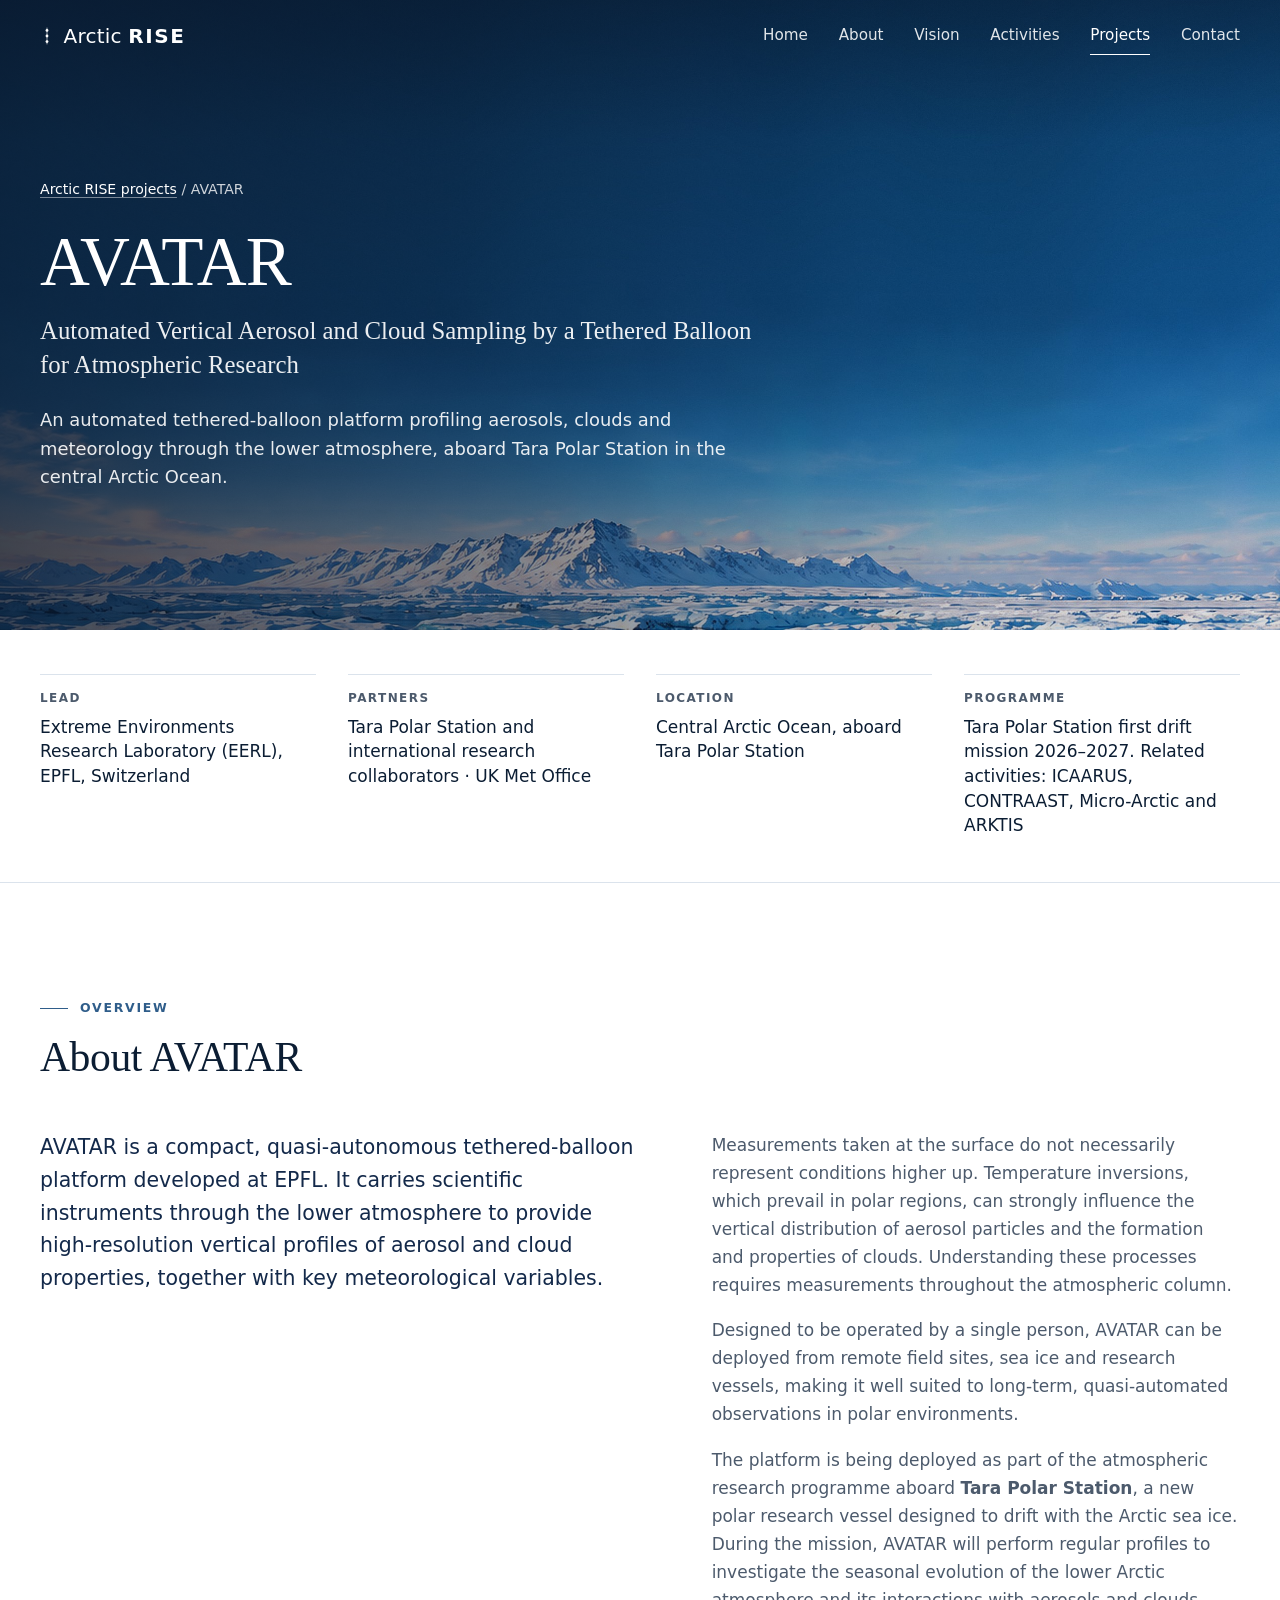
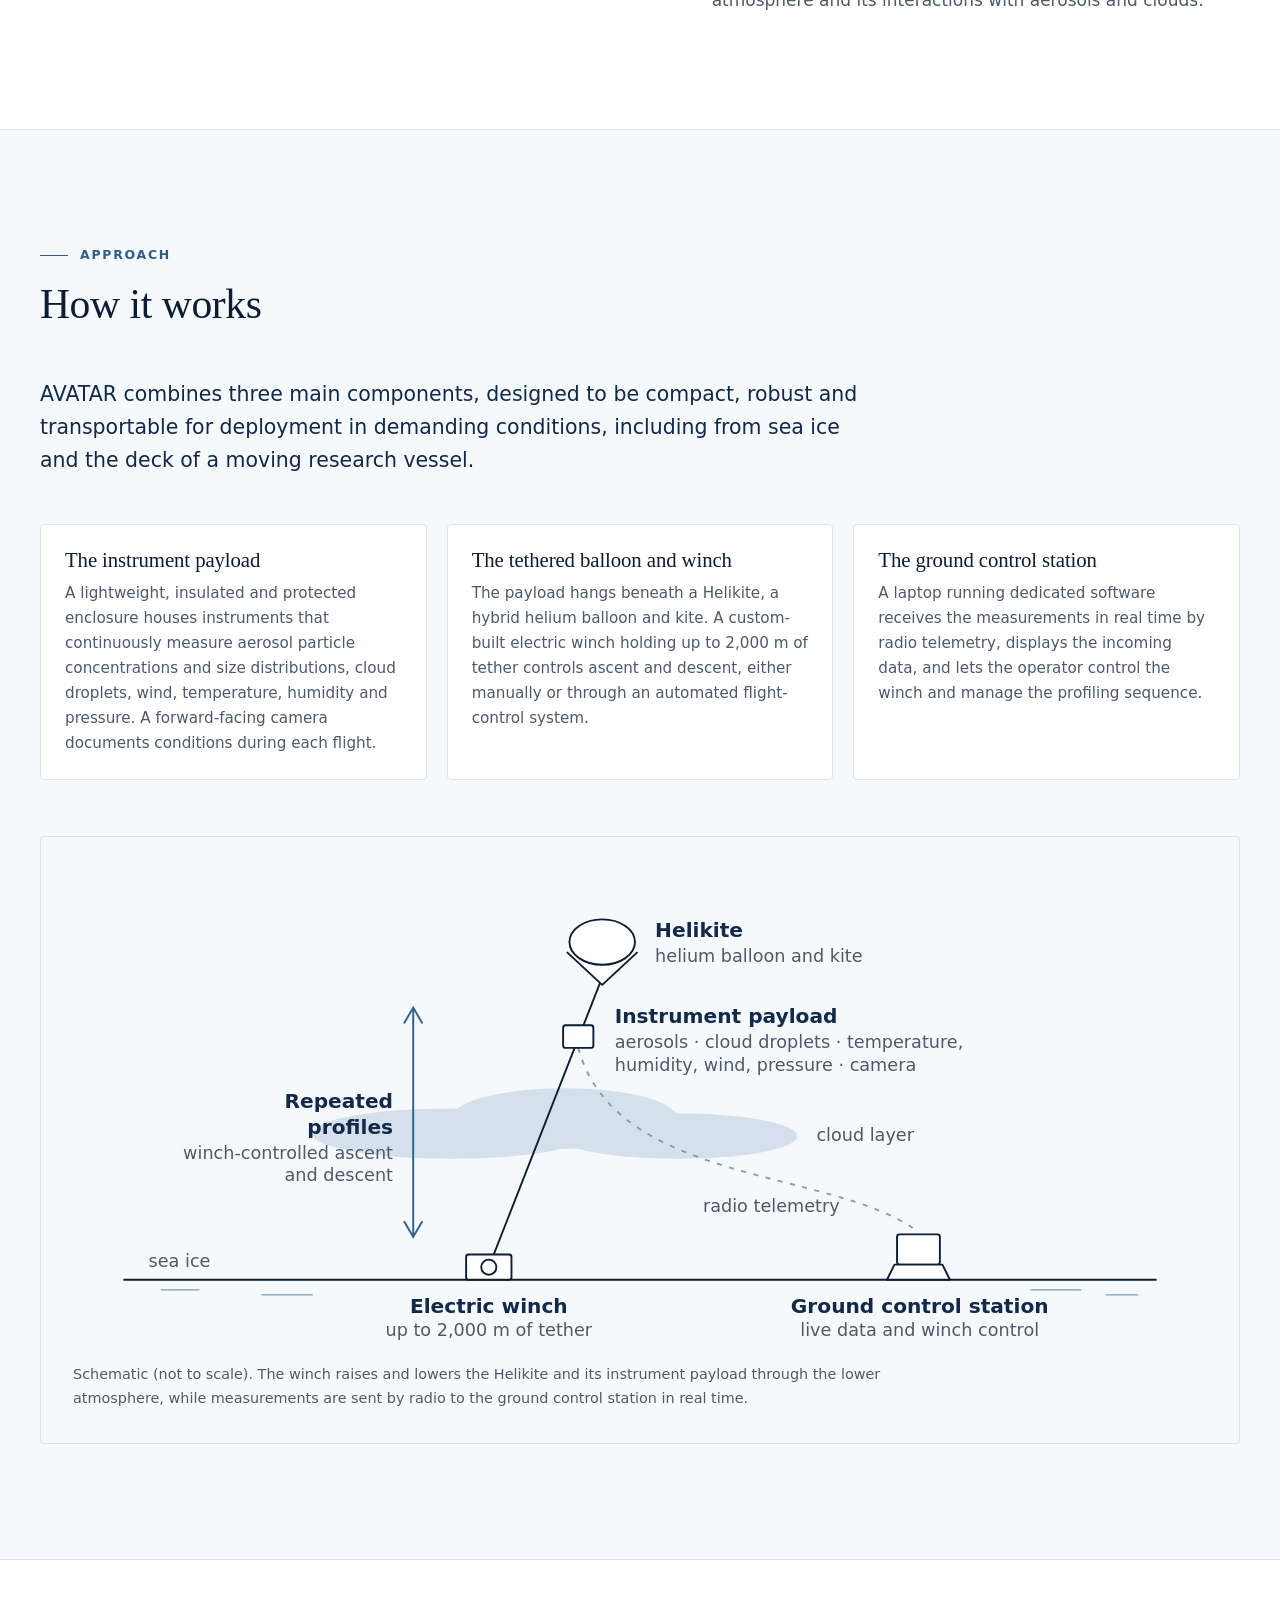
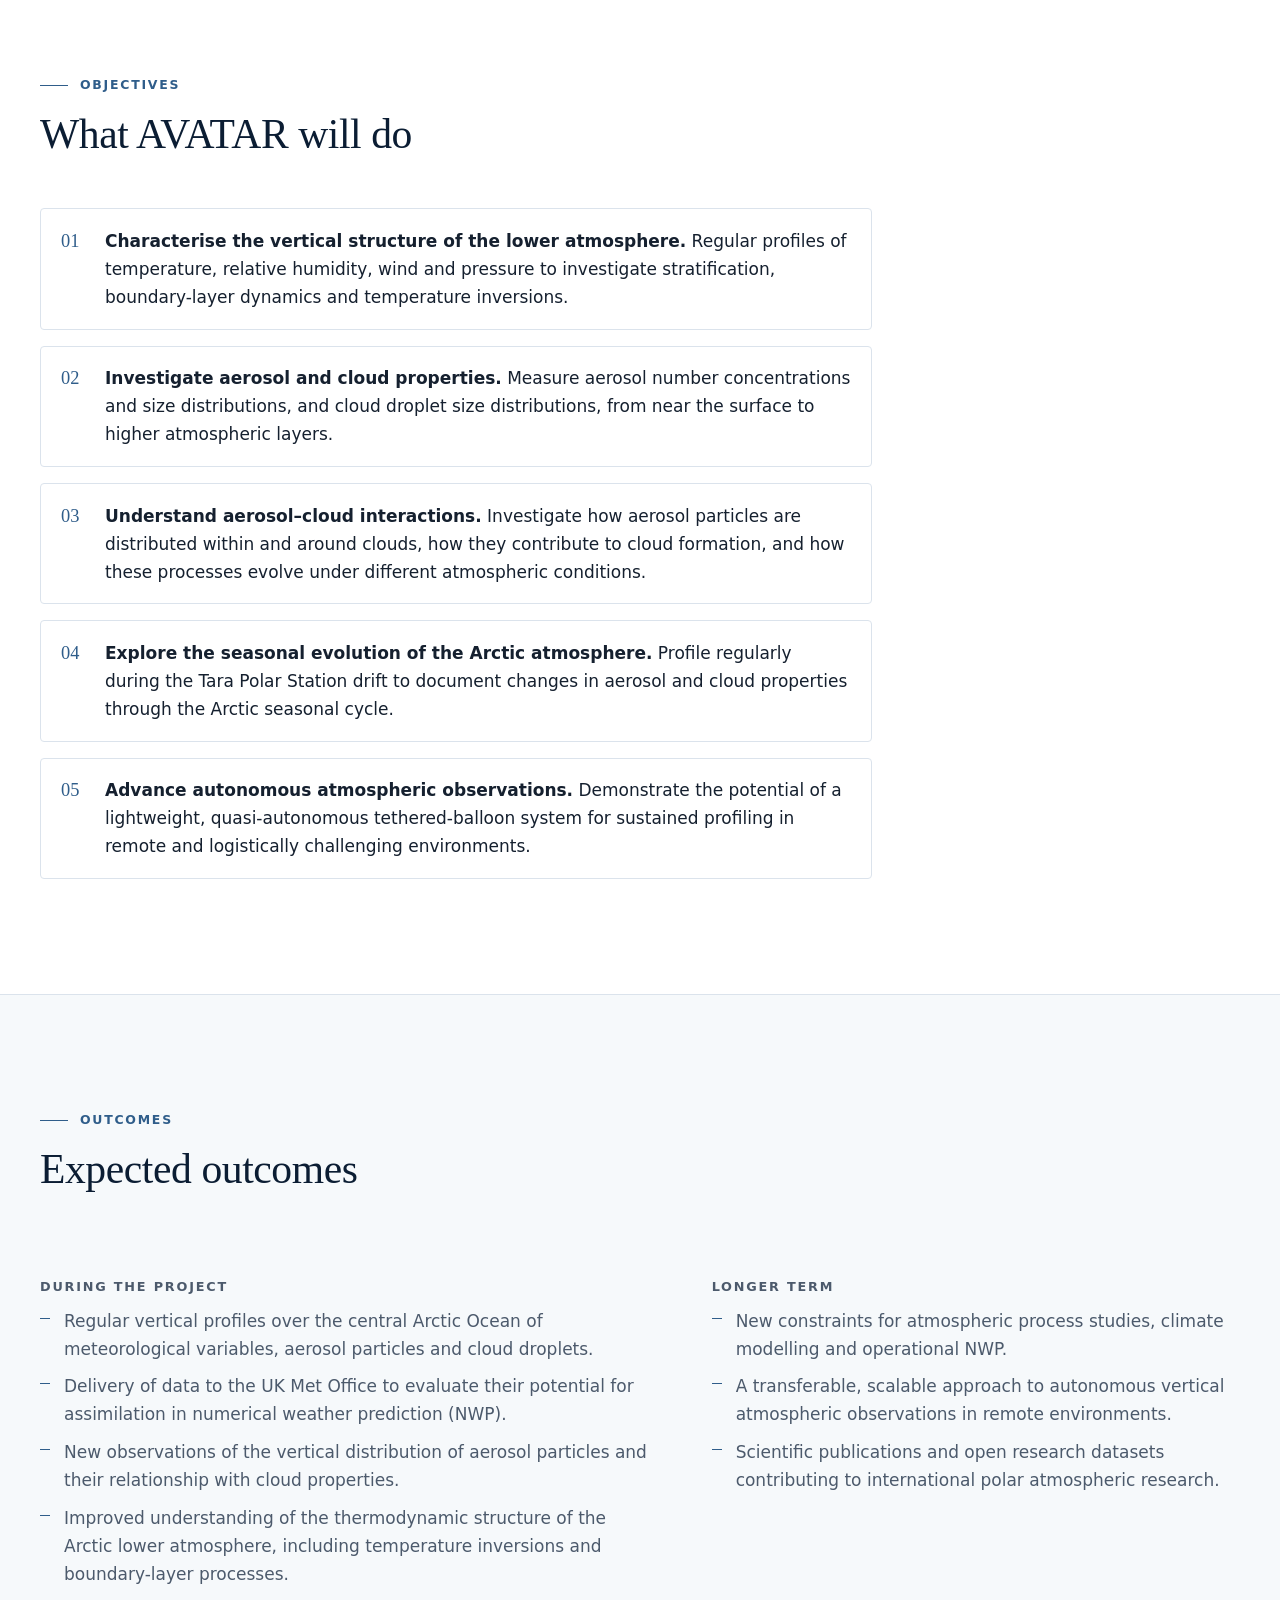
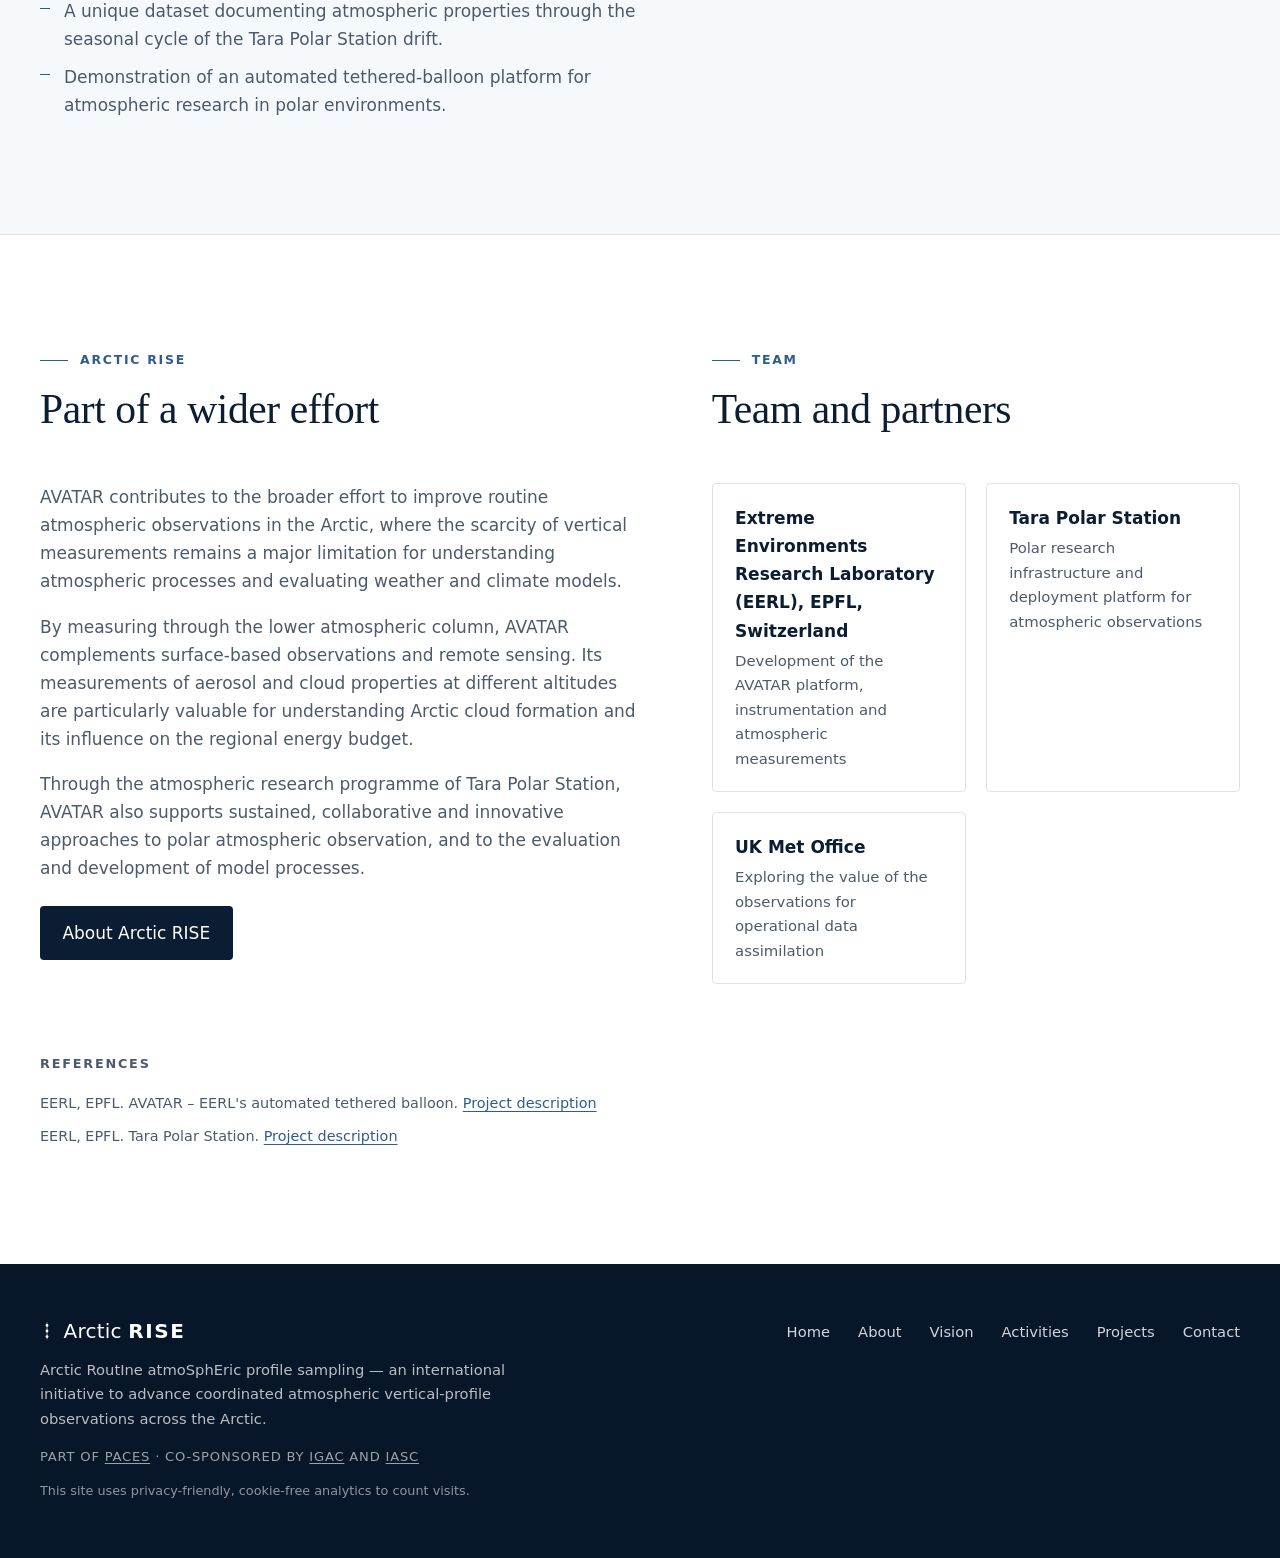
==== commit 7531c410: "Add files via upload" ====
--- a/avatar.html
+++ b/avatar.html
@@ -70,7 +70,7 @@
     <section class="facts-band" aria-label="Project at a glance">
       <div class="container">
         <dl class="facts">
-          <div><dt>Lead</dt><dd>Extreme Environments Research Laboratory (EERL), EPFL</dd></div>
+          <div><dt>Lead</dt><dd>Extreme Environments Research Laboratory (EERL), EPFL, Switzerland</dd></div>
           <div><dt>Partners</dt><dd>Tara Polar Station and international research collaborators · UK Met Office</dd></div>
           <div><dt>Location</dt><dd>Central Arctic Ocean, aboard Tara Polar Station</dd></div>
           <div><dt>Programme</dt><dd>Tara Polar Station first drift mission 2026–2027. Related activities: ICAARUS, CONTRAAST, Micro-Arctic and ARKTIS</dd></div>
@@ -273,7 +273,7 @@
               <h2 id="team-title">Team and partners</h2>
             </header>
             <ul class="people">
-              <li><strong>Extreme Environments Research Laboratory (EERL), EPFL</strong><span>Development of the AVATAR platform, instrumentation and atmospheric measurements</span></li>
+              <li><strong>Extreme Environments Research Laboratory (EERL), EPFL, Switzerland</strong><span>Development of the AVATAR platform, instrumentation and atmospheric measurements</span></li>
               <li><strong>Tara Polar Station</strong><span>Polar research infrastructure and deployment platform for atmospheric observations</span></li>
               <li><strong>UK Met Office</strong><span>Exploring the value of the observations for operational data assimilation</span></li>
             </ul>
